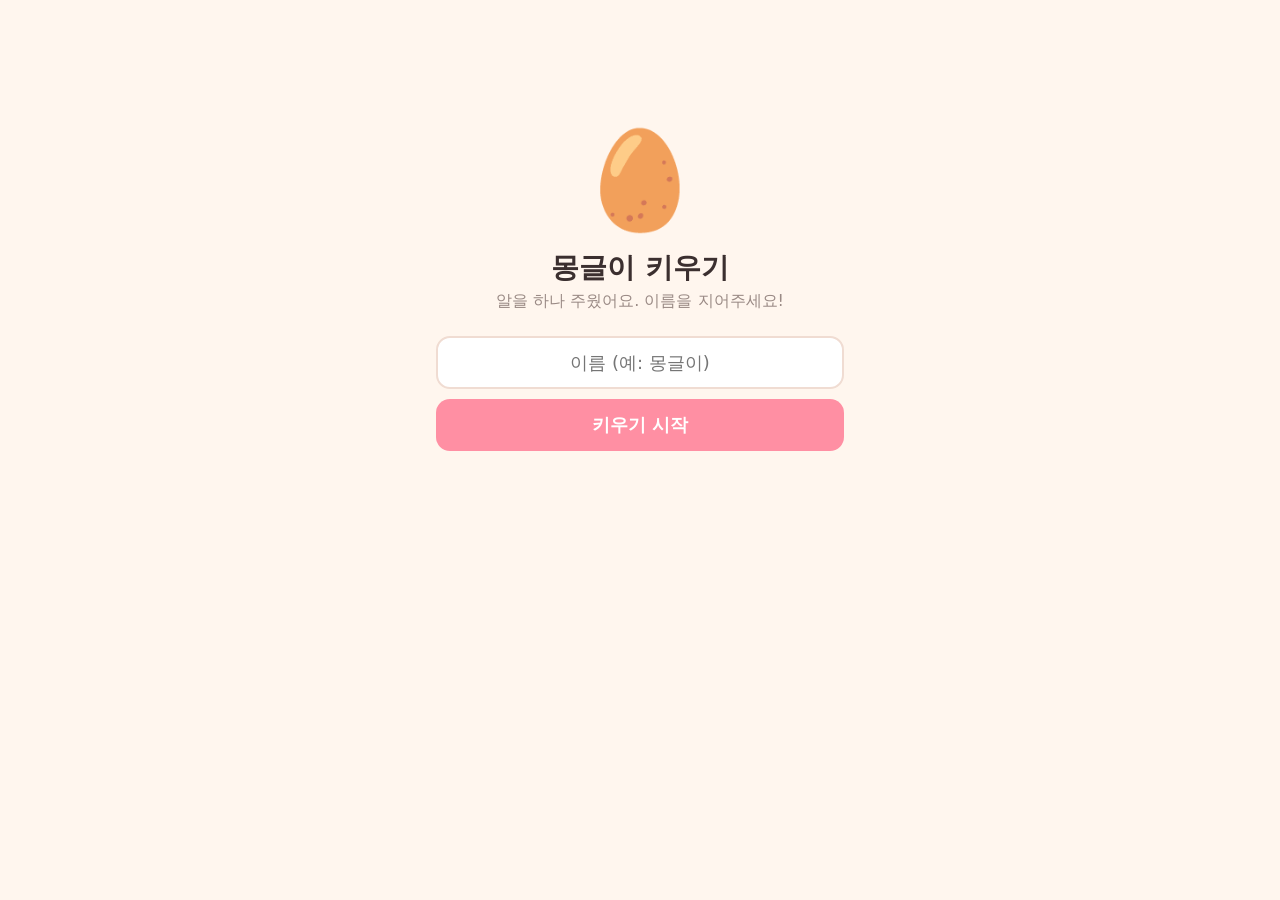
==== index.html @ adc334ce "다마고치 스타일 키우기 게임 시안 (기획 확정 전 임시본) Co-Authored-By: Claude Opus 5.5 <noreply@anthropic.com> Claude-Sess" ====
<!doctype html>
<html lang="ko">
<head>
  <meta charset="utf-8">
  <meta name="viewport" content="width=device-width, initial-scale=1, maximum-scale=1">
  <title>몽글이 키우기</title>
  <meta name="description" content="알에서 태어난 몽글이를 돌보고 키우는 작은 웹 게임">
  <link rel="icon" href="data:image/svg+xml,<svg xmlns='http://www.w3.org/2000/svg' viewBox='0 0 100 100'><text y='.9em' font-size='90'>🥚</text></svg>">
  <link rel="stylesheet" href="style.css">
</head>
<body>
  <main class="app">
    <!-- 시작 화면 -->
    <section id="start" class="screen">
      <div class="egg-big">🥚</div>
      <h1>몽글이 키우기</h1>
      <p class="sub">알을 하나 주웠어요. 이름을 지어주세요!</p>
      <form id="startForm">
        <input id="nameInput" maxlength="10" placeholder="이름 (예: 몽글이)" autocomplete="off">
        <button type="submit" class="primary">키우기 시작</button>
      </form>
    </section>

    <!-- 게임 화면 -->
    <section id="game" class="screen hidden">
      <header class="top">
        <div>
          <div id="petName" class="pet-name">몽글이</div>
          <div class="meta"><span id="stageLabel">알</span> · <span id="ageLabel">0일째</span></div>
        </div>
        <div class="coins">⭐ <span id="coins">0</span></div>
      </header>

      <div class="growth">
        <div class="growth-bar"><div id="growthFill"></div></div>
        <span id="growthText">성장 0%</span>
      </div>

      <div id="room" class="room">
        <div id="zzz" class="zzz hidden">Z z z</div>
        <div id="bubble" class="bubble hidden"></div>
        <div id="pet" class="pet"></div>
        <div id="poops" class="poops"></div>
        <div id="fx" class="fx"></div>
      </div>

      <div class="stats">
        <div class="stat"><span>🍙 배부름</span><div class="bar"><div id="bar-hunger"></div></div></div>
        <div class="stat"><span>💖 행복</span><div class="bar"><div id="bar-happy"></div></div></div>
        <div class="stat"><span>🫧 청결</span><div class="bar"><div id="bar-clean"></div></div></div>
        <div class="stat"><span>⚡ 기운</span><div class="bar"><div id="bar-energy"></div></div></div>
      </div>

      <nav class="actions">
        <button data-act="feed">🍙<small>밥주기</small></button>
        <button data-act="play">🎾<small>놀아주기</small></button>
        <button data-act="wash">🛁<small>씻기기</small></button>
        <button data-act="sleep" id="sleepBtn">🌙<small>재우기</small></button>
        <button data-act="snack">🍰<small>간식 (⭐5)</small></button>
        <button data-act="pet">✋<small>쓰다듬기</small></button>
      </nav>

      <p id="log" class="log"></p>
      <button id="resetBtn" class="link">처음부터 다시하기</button>
    </section>

    <!-- 미니게임: 별 잡기 -->
    <section id="mini" class="overlay hidden">
      <div class="mini-box">
        <div class="mini-head">
          <b>별 잡기!</b>
          <span>⏱ <span id="miniTime">10</span>초 · ⭐ <span id="miniScore">0</span></span>
        </div>
        <div id="miniField" class="mini-field"></div>
      </div>
    </section>
  </main>
  <script src="game.js"></script>
</body>
</html>
---- style.css ----
:root {
  --bg: #fff6ee;
  --card: #ffffff;
  --ink: #3b2f2f;
  --muted: #9a8a85;
  --accent: #ff8fa3;
  --accent-dark: #e8657d;
  --room-top: #ffe9d6;
  --room-bottom: #ffd8b8;
  --hunger: #ffb347;
  --happy: #ff8fa3;
  --clean: #6ec6ff;
  --energy: #9be36d;
}
* { box-sizing: border-box; -webkit-tap-highlight-color: transparent; }
html, body { margin: 0; }
body {
  background: var(--bg);
  color: var(--ink);
  font-family: "Pretendard", "Apple SD Gothic Neo", "Malgun Gothic", system-ui, sans-serif;
  min-height: 100vh;
  display: flex;
  justify-content: center;
}
.app { width: 100%; max-width: 440px; padding: 16px; }
.hidden { display: none !important; }

/* 시작 화면 */
#start { text-align: center; padding-top: 12vh; }
.egg-big { font-size: 96px; animation: wobble 1.6s ease-in-out infinite; display: inline-block; }
h1 { margin: 12px 0 4px; font-size: 28px; }
.sub { color: var(--muted); margin: 0 0 24px; }
#startForm { display: flex; flex-direction: column; gap: 10px; }
#nameInput {
  font: inherit; font-size: 18px; padding: 14px; border-radius: 14px;
  border: 2px solid #f0dcd2; text-align: center; background: #fff; color: var(--ink);
}
#nameInput:focus { outline: none; border-color: var(--accent); }
.primary {
  font: inherit; font-size: 18px; font-weight: 700; padding: 14px; border: 0; border-radius: 14px;
  background: var(--accent); color: #fff; cursor: pointer;
}
.primary:active { background: var(--accent-dark); }

/* 상단 */
.top { display: flex; justify-content: space-between; align-items: center; }
.pet-name { font-size: 22px; font-weight: 800; }
.meta { color: var(--muted); font-size: 14px; }
.coins { background: #fff; padding: 8px 14px; border-radius: 999px; font-weight: 700; box-shadow: 0 2px 0 #f0dcd2; }

.growth { display: flex; align-items: center; gap: 10px; margin: 12px 0; font-size: 13px; color: var(--muted); }
.growth-bar { flex: 1; height: 8px; background: #f3e4dc; border-radius: 99px; overflow: hidden; }
#growthFill { height: 100%; width: 0; background: linear-gradient(90deg, #ffd36e, #ff8fa3); transition: width .4s; }

/* 방 */
.room {
  position: relative; height: 300px; border-radius: 24px; overflow: hidden;
  background: linear-gradient(var(--room-top) 0 68%, var(--room-bottom) 68% 100%);
  box-shadow: inset 0 -4px 0 rgba(0,0,0,.05);
  transition: filter .6s;
}
.room.night { filter: brightness(.55) saturate(.7); }
.pet {
  position: absolute; left: 50%; bottom: 40px; width: 170px; height: 170px;
  transform: translateX(-50%); cursor: pointer; transition: left 1.2s ease-in-out;
}
.pet svg { width: 100%; height: 100%; overflow: visible; }
.pet.idle svg { animation: bob 2.4s ease-in-out infinite; }
.pet.jump svg { animation: jump .5s ease-out; }
.pet.shake svg { animation: wobble .5s ease-in-out 2; }
.pet.sleeping svg { animation: breathe 3s ease-in-out infinite; }

.bubble {
  position: absolute; top: 18px; left: 50%; transform: translateX(-50%);
  background: #fff; padding: 8px 14px; border-radius: 16px; font-size: 15px; white-space: nowrap;
  box-shadow: 0 2px 0 rgba(0,0,0,.06);
}
.zzz { position: absolute; top: 60px; right: 26%; font-weight: 800; color: #fff; animation: float 2s ease-in-out infinite; }
.poops { position: absolute; inset: auto 0 14px 0; height: 40px; }
.poop { position: absolute; bottom: 0; font-size: 28px; cursor: pointer; }
.fx { position: absolute; inset: 0; pointer-events: none; }
.particle { position: absolute; font-size: 26px; animation: rise 1s ease-out forwards; }

/* 스탯 */
.stats { display: grid; grid-template-columns: 1fr 1fr; gap: 10px 14px; margin: 16px 0; }
.stat span { font-size: 13px; color: var(--muted); }
.bar { height: 12px; background: #f3e4dc; border-radius: 99px; overflow: hidden; margin-top: 4px; }
.bar > div { height: 100%; width: 50%; border-radius: 99px; transition: width .4s, background .4s; }
#bar-hunger { background: var(--hunger); }
#bar-happy { background: var(--happy); }
#bar-clean { background: var(--clean); }
#bar-energy { background: var(--energy); }
.bar > div.low { background: #ff5d5d !important; }

/* 버튼 */
.actions { display: grid; grid-template-columns: repeat(3, 1fr); gap: 10px; }
.actions button {
  font: inherit; font-size: 26px; padding: 10px 4px; border: 0; border-radius: 16px; background: #fff;
  box-shadow: 0 3px 0 #f0dcd2; cursor: pointer; display: flex; flex-direction: column; align-items: center; gap: 2px;
  color: var(--ink);
}
.actions button small { font-size: 13px; }
.actions button:active { transform: translateY(2px); box-shadow: 0 1px 0 #f0dcd2; }
.actions button:disabled { opacity: .4; cursor: default; }

.log { min-height: 22px; text-align: center; color: var(--muted); font-size: 14px; margin: 14px 0 4px; }
.link { display: block; margin: 0 auto; background: none; border: 0; color: #c7b7b1; font: inherit; font-size: 12px; text-decoration: underline; cursor: pointer; }

/* 미니게임 */
.overlay { position: fixed; inset: 0; background: rgba(40,20,20,.45); display: flex; align-items: center; justify-content: center; padding: 16px; z-index: 10; }
.mini-box { background: #fff; border-radius: 20px; width: 100%; max-width: 400px; padding: 14px; }
.mini-head { display: flex; justify-content: space-between; margin-bottom: 10px; }
.mini-field { position: relative; height: 320px; background: #1f2a4a; border-radius: 14px; overflow: hidden; }
.star { position: absolute; font-size: 34px; cursor: pointer; user-select: none; animation: pop .25s ease-out; }

@keyframes bob { 0%,100% { transform: translateY(0); } 50% { transform: translateY(-8px); } }
@keyframes breathe { 0%,100% { transform: scale(1, 1); } 50% { transform: scale(1.03, .97); } }
@keyframes jump { 0% { transform: translateY(0); } 40% { transform: translateY(-40px); } 100% { transform: translateY(0); } }
@keyframes wobble { 0%,100% { transform: rotate(0); } 25% { transform: rotate(-8deg); } 75% { transform: rotate(8deg); } }
@keyframes float { 0%,100% { transform: translateY(0); opacity: .9; } 50% { transform: translateY(-10px); opacity: .5; } }
@keyframes rise { from { transform: translateY(0) scale(.6); opacity: 1; } to { transform: translateY(-80px) scale(1.2); opacity: 0; } }
@keyframes pop { from { transform: scale(0); } to { transform: scale(1); } }
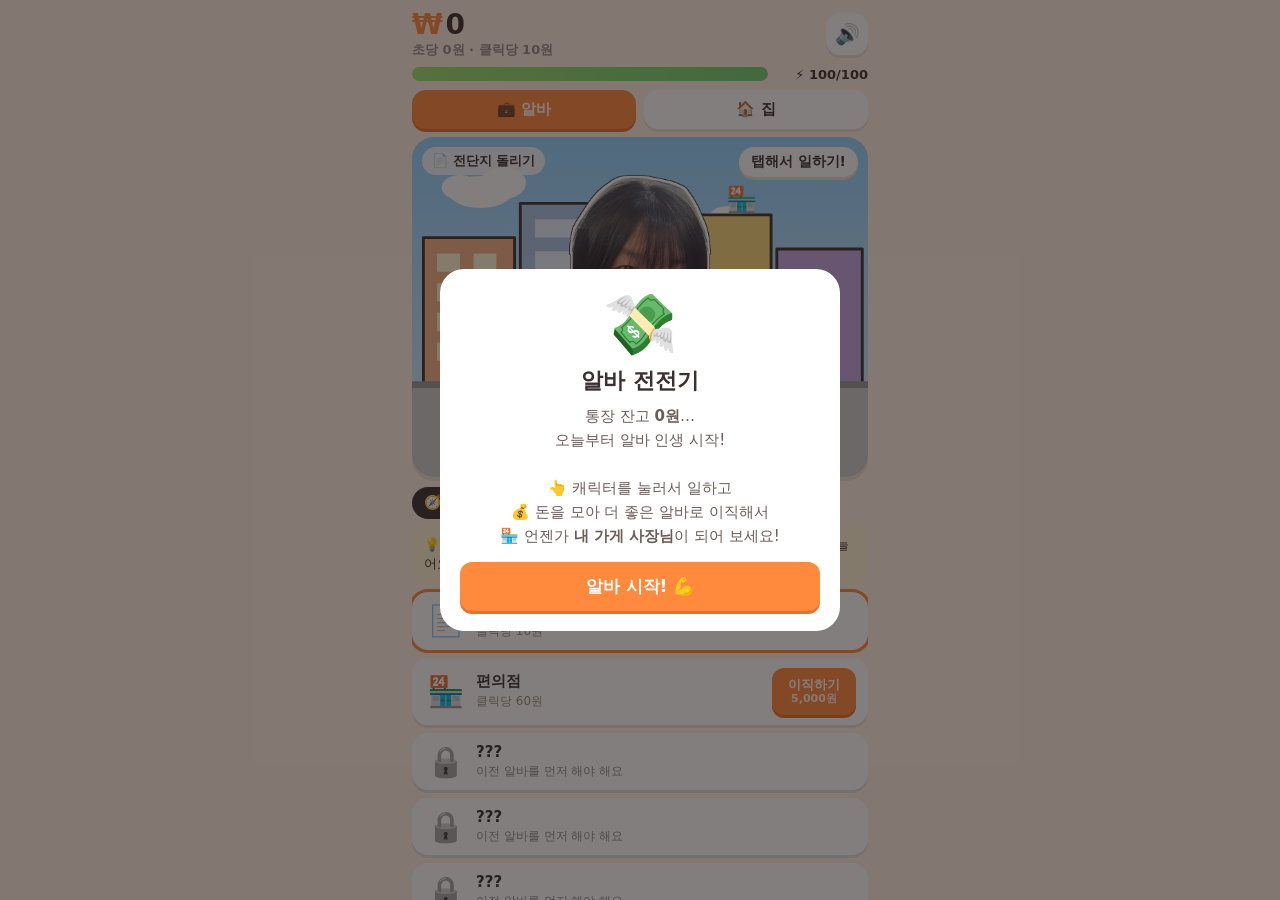
==== commit 06f31179: "알바 전전기 게임 완성: 클릭+방치, 이직, 동료, 강화, 퇴사, 랜덤 이벤트, 집/가구, 옷장, 엔딩, 효과음 Co-Authored-By: Claude Opus 5.5 <nore" ====
--- a/index.html
+++ b/index.html
@@ -2,79 +2,61 @@
 <html lang="ko">
 <head>
   <meta charset="utf-8">
-  <meta name="viewport" content="width=device-width, initial-scale=1, maximum-scale=1">
-  <title>몽글이 키우기</title>
-  <meta name="description" content="알에서 태어난 몽글이를 돌보고 키우는 작은 웹 게임">
-  <link rel="icon" href="data:image/svg+xml,<svg xmlns='http://www.w3.org/2000/svg' viewBox='0 0 100 100'><text y='.9em' font-size='90'>🥚</text></svg>">
+  <meta name="viewport" content="width=device-width, initial-scale=1, maximum-scale=1, user-scalable=no">
+  <meta name="theme-color" content="#ffb84d">
+  <title>알바 전전기</title>
+  <meta name="description" content="알바를 전전하며 돈을 모아 사장님이 되는 클릭 + 방치형 키우기 게임">
+  <link rel="icon" href="data:image/svg+xml,<svg xmlns='http://www.w3.org/2000/svg' viewBox='0 0 100 100'><text y='.9em' font-size='90'>💰</text></svg>">
   <link rel="stylesheet" href="style.css">
 </head>
 <body>
-  <main class="app">
-    <!-- 시작 화면 -->
-    <section id="start" class="screen">
-      <div class="egg-big">🥚</div>
-      <h1>몽글이 키우기</h1>
-      <p class="sub">알을 하나 주웠어요. 이름을 지어주세요!</p>
-      <form id="startForm">
-        <input id="nameInput" maxlength="10" placeholder="이름 (예: 몽글이)" autocomplete="off">
-        <button type="submit" class="primary">키우기 시작</button>
-      </form>
+  <div id="app">
+    <!-- 상단 -->
+    <header class="top">
+      <div class="wallet">
+        <div class="money"><span class="won">₩</span><span id="money">0</span></div>
+        <div class="ps" id="ps">초당 0원</div>
+      </div>
+      <div class="top-btns">
+        <span class="career-chip hidden" id="careerChip"></span>
+        <button id="sndBtn" class="icon-btn" aria-label="소리 켜기/끄기">🔊</button>
+      </div>
+    </header>
+
+    <div class="stam">
+      <div class="stam-bar"><div id="stamFill"></div></div>
+      <span id="stamText">⚡ 100/100</span>
+    </div>
+
+    <nav class="maintabs">
+      <button data-tab="work" class="on">💼 알바</button>
+      <button data-tab="home">🏠 집</button>
+    </nav>
+
+    <!-- 장면 -->
+    <section id="scene" class="scene">
+      <div id="bg" class="bg"></div>
+      <div id="crowd" class="crowd"></div>
+      <div id="place" class="place-chip"></div>
+      <div id="golden" class="golden-chip hidden"></div>
+      <button id="char" class="char" aria-label="캐릭터"></button>
+      <div id="hint" class="tap-hint">탭해서 일하기!</div>
+      <div id="ev" class="ev-layer"></div>
+      <div id="fx" class="fx-layer"></div>
     </section>
 
-    <!-- 게임 화면 -->
-    <section id="game" class="screen hidden">
-      <header class="top">
-        <div>
-          <div id="petName" class="pet-name">몽글이</div>
-          <div class="meta"><span id="stageLabel">알</span> · <span id="ageLabel">0일째</span></div>
-        </div>
-        <div class="coins">⭐ <span id="coins">0</span></div>
-      </header>
+    <!-- 하단 패널 -->
+    <nav id="subtabs" class="subtabs"></nav>
+    <section id="panel" class="panel"></section>
+  </div>
 
-      <div class="growth">
-        <div class="growth-bar"><div id="growthFill"></div></div>
-        <span id="growthText">성장 0%</span>
-      </div>
+  <div id="toasts" class="toasts"></div>
+  <div id="modal" class="modal hidden"><div class="modal-box" id="modalBox"></div></div>
+  <div id="confetti" class="confetti"></div>
 
-      <div id="room" class="room">
-        <div id="zzz" class="zzz hidden">Z z z</div>
-        <div id="bubble" class="bubble hidden"></div>
-        <div id="pet" class="pet"></div>
-        <div id="poops" class="poops"></div>
-        <div id="fx" class="fx"></div>
-      </div>
-
-      <div class="stats">
-        <div class="stat"><span>🍙 배부름</span><div class="bar"><div id="bar-hunger"></div></div></div>
-        <div class="stat"><span>💖 행복</span><div class="bar"><div id="bar-happy"></div></div></div>
-        <div class="stat"><span>🫧 청결</span><div class="bar"><div id="bar-clean"></div></div></div>
-        <div class="stat"><span>⚡ 기운</span><div class="bar"><div id="bar-energy"></div></div></div>
-      </div>
-
-      <nav class="actions">
-        <button data-act="feed">🍙<small>밥주기</small></button>
-        <button data-act="play">🎾<small>놀아주기</small></button>
-        <button data-act="wash">🛁<small>씻기기</small></button>
-        <button data-act="sleep" id="sleepBtn">🌙<small>재우기</small></button>
-        <button data-act="snack">🍰<small>간식 (⭐5)</small></button>
-        <button data-act="pet">✋<small>쓰다듬기</small></button>
-      </nav>
-
-      <p id="log" class="log"></p>
-      <button id="resetBtn" class="link">처음부터 다시하기</button>
-    </section>
-
-    <!-- 미니게임: 별 잡기 -->
-    <section id="mini" class="overlay hidden">
-      <div class="mini-box">
-        <div class="mini-head">
-          <b>별 잡기!</b>
-          <span>⏱ <span id="miniTime">10</span>초 · ⭐ <span id="miniScore">0</span></span>
-        </div>
-        <div id="miniField" class="mini-field"></div>
-      </div>
-    </section>
-  </main>
+  <script src="sound.js"></script>
+  <script src="char.js"></script>
+  <script src="scenes.js"></script>
   <script src="game.js"></script>
 </body>
 </html>
--- a/style.css
+++ b/style.css
@@ -1,122 +1,258 @@
 :root {
-  --bg: #fff6ee;
+  --bg: #fff3e4;
   --card: #ffffff;
   --ink: #3b2f2f;
   --muted: #9a8a85;
-  --accent: #ff8fa3;
-  --accent-dark: #e8657d;
-  --room-top: #ffe9d6;
-  --room-bottom: #ffd8b8;
-  --hunger: #ffb347;
-  --happy: #ff8fa3;
-  --clean: #6ec6ff;
-  --energy: #9be36d;
+  --line: #f0dcd2;
+  --accent: #ff8a3d;
+  --accent-d: #e8702a;
+  --good: #2fb36b;
+  --gold: #ffcc2e;
+  --stam: #6fd36b;
+  --stam-low: #ff5d5d;
 }
 * { box-sizing: border-box; -webkit-tap-highlight-color: transparent; }
-html, body { margin: 0; }
+html, body { margin: 0; height: 100%; }
 body {
   background: var(--bg);
   color: var(--ink);
   font-family: "Pretendard", "Apple SD Gothic Neo", "Malgun Gothic", system-ui, sans-serif;
-  min-height: 100vh;
-  display: flex;
-  justify-content: center;
-}
-.app { width: 100%; max-width: 440px; padding: 16px; }
+  overscroll-behavior: none;
+  -webkit-user-select: none; user-select: none;
+}
+button { font: inherit; color: inherit; cursor: pointer; touch-action: manipulation; }
 .hidden { display: none !important; }
 
-/* 시작 화면 */
-#start { text-align: center; padding-top: 12vh; }
-.egg-big { font-size: 96px; animation: wobble 1.6s ease-in-out infinite; display: inline-block; }
-h1 { margin: 12px 0 4px; font-size: 28px; }
-.sub { color: var(--muted); margin: 0 0 24px; }
-#startForm { display: flex; flex-direction: column; gap: 10px; }
-#nameInput {
-  font: inherit; font-size: 18px; padding: 14px; border-radius: 14px;
-  border: 2px solid #f0dcd2; text-align: center; background: #fff; color: var(--ink);
-}
-#nameInput:focus { outline: none; border-color: var(--accent); }
-.primary {
-  font: inherit; font-size: 18px; font-weight: 700; padding: 14px; border: 0; border-radius: 14px;
-  background: var(--accent); color: #fff; cursor: pointer;
-}
-.primary:active { background: var(--accent-dark); }
-
-/* 상단 */
+#app {
+  max-width: 480px; margin: 0 auto; height: 100%; height: 100dvh;
+  display: flex; flex-direction: column; padding: 10px 12px 0;
+}
+#app.shake { animation: shake .45s; }
+
+/* ---------- 상단 ---------- */
 .top { display: flex; justify-content: space-between; align-items: center; }
-.pet-name { font-size: 22px; font-weight: 800; }
-.meta { color: var(--muted); font-size: 14px; }
-.coins { background: #fff; padding: 8px 14px; border-radius: 999px; font-weight: 700; box-shadow: 0 2px 0 #f0dcd2; }
-
-.growth { display: flex; align-items: center; gap: 10px; margin: 12px 0; font-size: 13px; color: var(--muted); }
-.growth-bar { flex: 1; height: 8px; background: #f3e4dc; border-radius: 99px; overflow: hidden; }
-#growthFill { height: 100%; width: 0; background: linear-gradient(90deg, #ffd36e, #ff8fa3); transition: width .4s; }
-
-/* 방 */
-.room {
-  position: relative; height: 300px; border-radius: 24px; overflow: hidden;
-  background: linear-gradient(var(--room-top) 0 68%, var(--room-bottom) 68% 100%);
-  box-shadow: inset 0 -4px 0 rgba(0,0,0,.05);
-  transition: filter .6s;
-}
-.room.night { filter: brightness(.55) saturate(.7); }
-.pet {
-  position: absolute; left: 50%; bottom: 40px; width: 170px; height: 170px;
-  transform: translateX(-50%); cursor: pointer; transition: left 1.2s ease-in-out;
-}
-.pet svg { width: 100%; height: 100%; overflow: visible; }
-.pet.idle svg { animation: bob 2.4s ease-in-out infinite; }
-.pet.jump svg { animation: jump .5s ease-out; }
-.pet.shake svg { animation: wobble .5s ease-in-out 2; }
-.pet.sleeping svg { animation: breathe 3s ease-in-out infinite; }
-
-.bubble {
-  position: absolute; top: 18px; left: 50%; transform: translateX(-50%);
-  background: #fff; padding: 8px 14px; border-radius: 16px; font-size: 15px; white-space: nowrap;
-  box-shadow: 0 2px 0 rgba(0,0,0,.06);
-}
-.zzz { position: absolute; top: 60px; right: 26%; font-weight: 800; color: #fff; animation: float 2s ease-in-out infinite; }
-.poops { position: absolute; inset: auto 0 14px 0; height: 40px; }
-.poop { position: absolute; bottom: 0; font-size: 28px; cursor: pointer; }
-.fx { position: absolute; inset: 0; pointer-events: none; }
-.particle { position: absolute; font-size: 26px; animation: rise 1s ease-out forwards; }
-
-/* 스탯 */
-.stats { display: grid; grid-template-columns: 1fr 1fr; gap: 10px 14px; margin: 16px 0; }
-.stat span { font-size: 13px; color: var(--muted); }
-.bar { height: 12px; background: #f3e4dc; border-radius: 99px; overflow: hidden; margin-top: 4px; }
-.bar > div { height: 100%; width: 50%; border-radius: 99px; transition: width .4s, background .4s; }
-#bar-hunger { background: var(--hunger); }
-#bar-happy { background: var(--happy); }
-#bar-clean { background: var(--clean); }
-#bar-energy { background: var(--energy); }
-.bar > div.low { background: #ff5d5d !important; }
-
-/* 버튼 */
-.actions { display: grid; grid-template-columns: repeat(3, 1fr); gap: 10px; }
-.actions button {
-  font: inherit; font-size: 26px; padding: 10px 4px; border: 0; border-radius: 16px; background: #fff;
-  box-shadow: 0 3px 0 #f0dcd2; cursor: pointer; display: flex; flex-direction: column; align-items: center; gap: 2px;
-  color: var(--ink);
-}
-.actions button small { font-size: 13px; }
-.actions button:active { transform: translateY(2px); box-shadow: 0 1px 0 #f0dcd2; }
-.actions button:disabled { opacity: .4; cursor: default; }
-
-.log { min-height: 22px; text-align: center; color: var(--muted); font-size: 14px; margin: 14px 0 4px; }
-.link { display: block; margin: 0 auto; background: none; border: 0; color: #c7b7b1; font: inherit; font-size: 12px; text-decoration: underline; cursor: pointer; }
-
-/* 미니게임 */
-.overlay { position: fixed; inset: 0; background: rgba(40,20,20,.45); display: flex; align-items: center; justify-content: center; padding: 16px; z-index: 10; }
-.mini-box { background: #fff; border-radius: 20px; width: 100%; max-width: 400px; padding: 14px; }
-.mini-head { display: flex; justify-content: space-between; margin-bottom: 10px; }
-.mini-field { position: relative; height: 320px; background: #1f2a4a; border-radius: 14px; overflow: hidden; }
-.star { position: absolute; font-size: 34px; cursor: pointer; user-select: none; animation: pop .25s ease-out; }
-
-@keyframes bob { 0%,100% { transform: translateY(0); } 50% { transform: translateY(-8px); } }
-@keyframes breathe { 0%,100% { transform: scale(1, 1); } 50% { transform: scale(1.03, .97); } }
-@keyframes jump { 0% { transform: translateY(0); } 40% { transform: translateY(-40px); } 100% { transform: translateY(0); } }
-@keyframes wobble { 0%,100% { transform: rotate(0); } 25% { transform: rotate(-8deg); } 75% { transform: rotate(8deg); } }
-@keyframes float { 0%,100% { transform: translateY(0); opacity: .9; } 50% { transform: translateY(-10px); opacity: .5; } }
-@keyframes rise { from { transform: translateY(0) scale(.6); opacity: 1; } to { transform: translateY(-80px) scale(1.2); opacity: 0; } }
-@keyframes pop { from { transform: scale(0); } to { transform: scale(1); } }
+.money { font-size: 28px; font-weight: 900; letter-spacing: -0.5px; line-height: 1.1; }
+.money .won { color: var(--accent); margin-right: 3px; }
+.money.bump { animation: bump .25s; }
+.ps { font-size: 13px; color: var(--muted); font-weight: 700; }
+.top-btns { display: flex; align-items: center; gap: 6px; }
+.icon-btn { border: 0; background: #fff; width: 42px; height: 42px; border-radius: 14px; font-size: 20px; box-shadow: 0 3px 0 var(--line); }
+.icon-btn:active { transform: translateY(2px); box-shadow: 0 1px 0 var(--line); }
+.career-chip { background: #2c3550; color: #fff; font-size: 12px; font-weight: 800; padding: 6px 10px; border-radius: 999px; }
+
+.stam { display: flex; align-items: center; gap: 8px; margin: 8px 0; }
+.stam-bar { flex: 1; height: 14px; background: #f3e1d4; border-radius: 99px; overflow: hidden; box-shadow: inset 0 2px 0 rgba(0,0,0,.05); }
+#stamFill { height: 100%; width: 100%; background: linear-gradient(90deg, #9be36d, var(--stam)); border-radius: 99px; transition: width .2s; }
+#stamFill.low { background: var(--stam-low); animation: blink 0.8s infinite; }
+#stamText { font-size: 13px; font-weight: 800; min-width: 92px; text-align: right; }
+
+.maintabs { display: grid; grid-template-columns: 1fr 1fr; gap: 8px; margin-bottom: 8px; }
+.maintabs button { border: 0; padding: 10px; border-radius: 14px; background: #fff; font-weight: 800; font-size: 15px; box-shadow: 0 3px 0 var(--line); transition: background .2s; }
+.maintabs button.on { background: var(--accent); color: #fff; box-shadow: 0 3px 0 var(--accent-d); }
+
+/* ---------- 장면 ---------- */
+.scene {
+  position: relative; height: 40vh; min-height: 240px; max-height: 340px;
+  border-radius: 22px; overflow: hidden; flex-shrink: 0;
+  box-shadow: 0 4px 0 rgba(0,0,0,.08); background: #ddd;
+}
+.bg { position: absolute; inset: 0; }
+.bg svg { width: 100%; height: 100%; display: block; }
+.bg.swap { animation: swapIn .6s ease-out; }
+.scene.golden::after {
+  content: ""; position: absolute; inset: 0; pointer-events: none;
+  background: radial-gradient(circle, rgba(255,215,0,0) 40%, rgba(255,200,0,.45));
+  animation: blink 1s infinite;
+}
+.place-chip { position: absolute; left: 10px; top: 10px; background: rgba(255,255,255,.88); padding: 5px 10px; border-radius: 999px; font-size: 13px; font-weight: 800; z-index: 3; }
+.golden-chip { position: absolute; right: 10px; top: 10px; background: var(--gold); padding: 5px 10px; border-radius: 999px; font-size: 13px; font-weight: 900; z-index: 3; animation: bump .6s infinite; }
+
+.char {
+  position: absolute; left: 50%; bottom: 4px; transform: translateX(-50%);
+  height: 94%; width: auto; aspect-ratio: 260 / 320; border: 0; background: none; padding: 0; z-index: 2;
+}
+.char svg { width: 100%; height: 100%; overflow: visible; }
+.char .body-g { transform-origin: 130px 305px; animation: breathe 2.6s ease-in-out infinite; }
+.char.squish .body-g { animation: squish .22s ease-out; }
+.char.swing .arm-r { animation: swing .22s ease-out; }
+.char .arm-r { transform-origin: 184px 214px; }
+.char.hop .body-g { animation: hop .6s ease-out; }
+.char.sleepy .body-g { animation: sleepBreathe 3.2s ease-in-out infinite; }
+.char.poof { animation: poof .5s ease-out; }
+.tap-hint { position: absolute; right: 10px; top: 10px; background: #fff; padding: 6px 12px; border-radius: 999px; font-weight: 800; font-size: 14px; z-index: 4; pointer-events: none; animation: hintBob 1s ease-in-out infinite; box-shadow: 0 3px 0 var(--line); }
+
+/* 동료들 */
+.crowd { position: absolute; inset: 0; pointer-events: none; z-index: 1; }
+.walker { position: absolute; bottom: 8%; font-size: 28px; animation: walk linear infinite alternate; }
+.walker span { display: inline-block; animation: wobble .5s ease-in-out infinite; }
+.walker .pop { position: absolute; left: 50%; top: -14px; font-size: 12px; font-weight: 900; color: #fff; text-shadow: 0 1px 2px #000; animation: rise 1s ease-out forwards; }
+
+/* 이펙트 */
+.fx-layer, .ev-layer { position: absolute; inset: 0; pointer-events: none; z-index: 5; }
+.ev-layer { z-index: 6; }
+.ev-layer > * { pointer-events: auto; }
+.float { position: absolute; font-weight: 900; font-size: 20px; color: #fff; -webkit-text-stroke: 1px rgba(0,0,0,.4);
+  text-shadow: 0 2px 0 rgba(0,0,0,.35); white-space: nowrap; transform: translate(-50%, -50%); animation: floatUp .9s ease-out forwards; }
+.float.big { font-size: 28px; color: #ffe066; }
+.float.bad { color: #ff7070; }
+.coin { position: absolute; font-size: 20px; animation: coinArc .8s ease-out forwards; }
+.spark { position: absolute; font-size: 26px; animation: sparkOut .8s ease-out forwards; }
+.smoke { position: absolute; font-size: 34px; animation: smoke 1s ease-out forwards; }
+.hammer { position: absolute; left: 62%; top: 30%; font-size: 54px; transform-origin: 80% 80%; animation: hammer .25s ease-in-out 3; z-index: 7; }
+
+/* 이벤트 */
+.ev-boss { position: absolute; top: 18%; left: -30%; font-size: 44px; border: 0; background: none; animation: bossRun 8s linear forwards; }
+.ev-boss b, .ev-karen b { display: block; font-size: 11px; background: #fff; border-radius: 99px; padding: 2px 8px; white-space: nowrap; box-shadow: 0 2px 0 rgba(0,0,0,.15); }
+.ev-boss span { display: inline-block; animation: wobble .4s infinite; }
+.ev-karen { position: absolute; right: 6%; top: 22%; font-size: 56px; border: 0; background: none; animation: karenIn .4s ease-out; text-align: center; }
+.ev-karen.hit span { animation: hitShake .15s; }
+.ev-karen span { display: inline-block; }
+.ev-karen .bar { height: 6px; width: 70px; background: #eee; border-radius: 9px; overflow: hidden; margin: 2px auto 0; }
+.ev-karen .bar i { display: block; height: 100%; background: #ff5d5d; width: 100%; transition: width .1s linear; }
+
+/* ---------- 하단 패널 ---------- */
+.subtabs { display: flex; gap: 6px; margin: 10px 0 6px; overflow-x: auto; scrollbar-width: none; flex-shrink: 0; }
+.subtabs::-webkit-scrollbar { display: none; }
+.subtabs button { border: 0; background: transparent; padding: 7px 12px; border-radius: 999px; font-weight: 800; font-size: 14px; white-space: nowrap; color: var(--muted); }
+.subtabs button.on { background: var(--ink); color: #fff; }
+.subtabs button .dot { display: inline-block; width: 7px; height: 7px; background: #ff4d4d; border-radius: 9px; margin-left: 4px; vertical-align: middle; }
+.panel { flex: 1; overflow-y: auto; padding-bottom: 24px; -webkit-overflow-scrolling: touch; }
+
+.info { background: #fff7d6; border-radius: 14px; padding: 10px 12px; font-size: 13px; margin-bottom: 8px; line-height: 1.5; }
+.row {
+  display: flex; align-items: center; gap: 10px; background: var(--card); border-radius: 16px; padding: 10px 12px;
+  margin-bottom: 8px; box-shadow: 0 3px 0 var(--line); animation: rowIn .25s ease-out both;
+}
+.row .ic { font-size: 30px; width: 42px; text-align: center; flex-shrink: 0; }
+.row .tx { flex: 1; min-width: 0; }
+.row .tt { font-weight: 800; font-size: 15px; }
+.row .ds { font-size: 12px; color: var(--muted); margin-top: 2px; }
+.row.done { opacity: .6; }
+.row.locked { filter: grayscale(1); opacity: .5; }
+.row.cur { outline: 3px solid var(--accent); }
+.badge { display: inline-block; font-size: 11px; font-weight: 800; background: #f3e1d4; padding: 2px 7px; border-radius: 99px; margin-left: 4px; vertical-align: middle; }
+
+.buy {
+  border: 0; background: var(--good); color: #fff; font-weight: 900; font-size: 13px; padding: 9px 10px; border-radius: 12px;
+  min-width: 84px; box-shadow: 0 3px 0 #23905a; white-space: nowrap; line-height: 1.2;
+}
+.buy small { display: block; font-size: 11px; font-weight: 700; opacity: .9; }
+.buy:active { transform: translateY(2px); box-shadow: 0 1px 0 #23905a; }
+.buy.cant { background: #cfc6c2; box-shadow: 0 3px 0 #b5aca8; }
+.buy.max { background: #c9a227; box-shadow: 0 3px 0 #a5841c; }
+.buy.orange { background: var(--accent); box-shadow: 0 3px 0 var(--accent-d); }
+.buy.dark { background: #2c3550; box-shadow: 0 3px 0 #1a2033; }
+.buy.big { width: 100%; padding: 14px; font-size: 17px; }
+
+.enh { background: #fff; border-radius: 18px; padding: 16px; text-align: center; box-shadow: 0 3px 0 var(--line); }
+.enh .lv { font-size: 40px; font-weight: 900; }
+.enh .tool-ic { font-size: 56px; display: inline-block; }
+.enh .tool-ic.glow { animation: glow 1.4s ease-in-out infinite; }
+.enh .stats { display: grid; grid-template-columns: 1fr 1fr; gap: 8px; margin: 12px 0; }
+.enh .stats div { background: #fff7ee; border-radius: 12px; padding: 8px; font-size: 12px; color: var(--muted); }
+.enh .stats b { display: block; font-size: 16px; color: var(--ink); }
+
+.rest-box { background: linear-gradient(135deg, #e8eeff, #fdf0ff); border-radius: 16px; padding: 12px; text-align: center; margin-bottom: 8px; font-weight: 800; }
+.rest-box small { display: block; font-weight: 600; color: var(--muted); margin-top: 2px; }
+
+/* 옷장 */
+.toggle { display: flex; align-items: center; justify-content: space-between; background: #fff; border-radius: 14px; padding: 10px 12px; margin-bottom: 8px; box-shadow: 0 3px 0 var(--line); font-weight: 800; font-size: 14px; }
+.switch { width: 50px; height: 28px; border-radius: 99px; background: #ddd; border: 0; position: relative; transition: background .2s; flex-shrink: 0; }
+.switch::after { content: ""; position: absolute; top: 3px; left: 3px; width: 22px; height: 22px; border-radius: 50%; background: #fff; transition: left .2s; box-shadow: 0 1px 3px rgba(0,0,0,.3); }
+.switch.on { background: var(--good); }
+.switch.on::after { left: 25px; }
+.slots { display: flex; gap: 6px; margin-bottom: 8px; overflow-x: auto; scrollbar-width: none; }
+.slots button { border: 2px solid var(--line); background: #fff; border-radius: 12px; padding: 6px 10px; font-weight: 800; font-size: 13px; white-space: nowrap; }
+.slots button.on { border-color: var(--accent); background: #fff1e6; }
+.grid { display: grid; grid-template-columns: repeat(3, 1fr); gap: 8px; }
+.item { background: #fff; border: 3px solid transparent; border-radius: 16px; padding: 6px 4px 8px; text-align: center; box-shadow: 0 3px 0 var(--line); position: relative; animation: rowIn .25s ease-out both; }
+.item.on { border-color: var(--accent); }
+.item .pv { width: 100%; aspect-ratio: 260 / 320; }
+.item .pv svg { width: 100%; height: 100%; display: block; }
+.item .nm { font-size: 12px; font-weight: 800; margin: 2px 0 4px; }
+.item .buy { min-width: 0; width: 100%; padding: 6px 4px; font-size: 12px; }
+.item .lock { font-size: 11px; color: var(--muted); padding: 4px 2px; line-height: 1.3; }
+.item .eq { position: absolute; top: 6px; right: 6px; background: var(--accent); color: #fff; font-size: 10px; font-weight: 900; padding: 2px 6px; border-radius: 99px; }
+
+.reset { display: block; margin: 18px auto 0; background: none; border: 0; color: #c7b7b1; font-size: 12px; text-decoration: underline; }
+
+/* ---------- 토스트 / 모달 ---------- */
+.toasts { position: fixed; left: 50%; top: 12px; transform: translateX(-50%); z-index: 50; display: flex; flex-direction: column; gap: 6px; width: min(92vw, 420px); pointer-events: none; }
+.toast { background: rgba(40,30,30,.92); color: #fff; padding: 10px 14px; border-radius: 14px; font-weight: 700; font-size: 14px; text-align: center; animation: toastIn .3s ease-out, toastOut .4s ease-in 2.6s forwards; }
+.toast.gold { background: linear-gradient(90deg, #ffb703, #ff8a3d); }
+
+.modal { position: fixed; inset: 0; background: rgba(30,20,20,.55); z-index: 40; display: flex; align-items: center; justify-content: center; padding: 16px; animation: fadeIn .2s; }
+.modal-box { background: #fff; border-radius: 24px; padding: 20px; width: 100%; max-width: 400px; text-align: center; animation: popIn .35s cubic-bezier(.2,1.6,.4,1); max-height: 92vh; overflow-y: auto; }
+.modal-box h2 { margin: 6px 0; font-size: 22px; }
+.modal-box p { color: #6b5d58; line-height: 1.6; margin: 8px 0 14px; font-size: 15px; }
+.modal-box .btns { display: flex; gap: 8px; }
+.modal-box .btns button { flex: 1; }
+.modal-box .big-emoji { font-size: 60px; animation: hop 1s ease-in-out infinite; display: inline-block; }
+.ending-scene { position: relative; height: 230px; border-radius: 18px; overflow: hidden; margin: 0 -4px 10px; }
+.ending-scene .bgE { position: absolute; inset: 0; }
+.ending-scene .bgE svg { width: 100%; height: 100%; }
+.ending-scene .chE { position: absolute; left: 50%; bottom: 0; width: 46%; transform: translateX(-50%); animation: hop 1.2s ease-in-out infinite; }
+
+.confetti { position: fixed; inset: 0; pointer-events: none; z-index: 60; overflow: hidden; }
+.confetti i { position: absolute; top: -20px; width: 9px; height: 14px; border-radius: 2px; animation: fall linear forwards; }
+
+/* ---------- 장면 속 SVG 애니메이션 ---------- */
+.anim-cloud { animation: cloud 40s linear infinite; }
+.anim-blink { animation: blink 2.4s ease-in-out infinite; }
+.anim-flicker { animation: flicker 3s infinite; }
+.anim-steam { animation: steam 2s ease-in-out infinite; }
+.anim-belt { animation: belt 3s linear infinite; }
+.anim-road { animation: road .8s linear infinite; }
+.anim-crane { animation: crane 6s ease-in-out infinite; }
+.anim-drip { animation: drip .6s linear infinite; }
+.anim-bob { transform-box: fill-box; transform-origin: center; animation: bob 1.6s ease-in-out infinite; }
+.fx-aura { transform-box: fill-box; transform-origin: center; animation: aura 2s ease-in-out infinite; }
+.fx-tw { transform-box: fill-box; transform-origin: center; animation: twinkle 1.6s ease-in-out infinite; }
+.fx-up { animation: fxUp 2.4s ease-out infinite; }
+.fx-down { animation: fxDown 2.5s linear infinite; }
+.zzz { animation: zzz 2s ease-in-out infinite; }
+.wardrobe:hover rect:first-child { filter: brightness(1.1); }
+
+/* ---------- 키프레임 ---------- */
+@keyframes breathe { 0%,100% { transform: scale(1,1); } 50% { transform: scale(1.015,.985); } }
+@keyframes sleepBreathe { 0%,100% { transform: scale(1,1) rotate(0); } 50% { transform: scale(1.03,.97) rotate(-2deg); } }
+@keyframes squish { 0% { transform: scale(1,1); } 35% { transform: scale(1.12,.86); } 70% { transform: scale(.95,1.06); } 100% { transform: scale(1,1); } }
+@keyframes swing { 0% { transform: rotate(0); } 40% { transform: rotate(-28deg); } 100% { transform: rotate(0); } }
+@keyframes hop { 0%,100% { transform: translateY(0); } 30% { transform: translateY(-28px); } 60% { transform: translateY(0); } 75% { transform: translateY(-8px); } }
+@keyframes poof { 0% { transform: translateX(-50%) scale(1); filter: brightness(1); } 40% { transform: translateX(-50%) scale(.8); filter: brightness(2.5); } 100% { transform: translateX(-50%) scale(1); filter: brightness(1); } }
+@keyframes hintBob { 0%,100% { transform: translateY(0); } 50% { transform: translateY(4px); } }
+@keyframes floatUp { 0% { opacity: 0; transform: translate(-50%, -30%) scale(.6); } 20% { opacity: 1; transform: translate(-50%, -80%) scale(1.15); } 100% { opacity: 0; transform: translate(-50%, -260%) scale(1); } }
+@keyframes coinArc { 0% { transform: translate(0,0) rotate(0); opacity: 1; } 50% { transform: translate(calc(var(--dx) * .6), var(--dy)) rotate(180deg); } 100% { transform: translate(var(--dx), 60px) rotate(360deg); opacity: 0; } }
+@keyframes sparkOut { 0% { transform: translate(0,0) scale(.3); opacity: 1; } 100% { transform: translate(var(--dx), var(--dy)) scale(1.3); opacity: 0; } }
+@keyframes smoke { 0% { transform: scale(.4); opacity: .9; } 100% { transform: translate(var(--dx), -60px) scale(1.8); opacity: 0; } }
+@keyframes hammer { 0%,100% { transform: rotate(0); } 50% { transform: rotate(-50deg); } }
+@keyframes bossRun { 0% { left: -30%; } 100% { left: 110%; } }
+@keyframes karenIn { 0% { transform: translateX(120%); } 100% { transform: translateX(0); } }
+@keyframes hitShake { 0% { transform: translateX(0) scale(1); } 50% { transform: translateX(-6px) scale(.9); } 100% { transform: translateX(0) scale(1); } }
+@keyframes wobble { 0%,100% { transform: rotate(-6deg); } 50% { transform: rotate(6deg); } }
+@keyframes walk { from { transform: translateX(0) scaleX(1); } to { transform: translateX(var(--dist)) scaleX(1); } }
+@keyframes rise { from { opacity: 1; transform: translate(-50%, 0); } to { opacity: 0; transform: translate(-50%, -26px); } }
+@keyframes bump { 0%,100% { transform: scale(1); } 50% { transform: scale(1.08); } }
+@keyframes blink { 0%,100% { opacity: 1; } 50% { opacity: .45; } }
+@keyframes flicker { 0%,100%,22%,26%,60% { opacity: 1; } 24%,62% { opacity: .2; } }
+@keyframes swapIn { from { opacity: 0; transform: scale(1.08); } to { opacity: 1; transform: scale(1); } }
+@keyframes shake { 0%,100% { transform: translateX(0); } 20% { transform: translateX(-10px); } 40% { transform: translateX(9px); } 60% { transform: translateX(-6px); } 80% { transform: translateX(4px); } }
+@keyframes rowIn { from { opacity: 0; transform: translateY(8px); } to { opacity: 1; transform: translateY(0); } }
+@keyframes glow { 0%,100% { filter: drop-shadow(0 0 0 #ffd23f); transform: scale(1); } 50% { filter: drop-shadow(0 0 12px #ffd23f); transform: scale(1.08); } }
+@keyframes toastIn { from { opacity: 0; transform: translateY(-14px); } to { opacity: 1; transform: translateY(0); } }
+@keyframes toastOut { to { opacity: 0; transform: translateY(-10px); } }
+@keyframes fadeIn { from { opacity: 0; } to { opacity: 1; } }
+@keyframes popIn { from { transform: scale(.6); opacity: 0; } to { transform: scale(1); opacity: 1; } }
+@keyframes fall { to { transform: translateY(110vh) rotate(720deg); } }
+@keyframes cloud { from { transform: translateX(-160px); } to { transform: translateX(420px); } }
+@keyframes steam { 0% { opacity: 0; transform: translateY(6px); } 50% { opacity: 1; } 100% { opacity: 0; transform: translateY(-10px); } }
+@keyframes belt { from { transform: translateX(0); } to { transform: translateX(100px); } }
+@keyframes road { from { transform: translateX(0); } to { transform: translateX(-80px); } }
+@keyframes crane { 0%,100% { transform: rotate(-4deg); } 50% { transform: rotate(5deg); } }
+@keyframes drip { from { transform: translateY(0); opacity: 1; } to { transform: translateY(14px); opacity: 0; } }
+@keyframes bob { 0%,100% { transform: translateY(0); } 50% { transform: translateY(-4px); } }
+@keyframes aura { 0%,100% { opacity: .7; transform: scale(1); } 50% { opacity: 1; transform: scale(1.06); } }
+@keyframes twinkle { 0%,100% { opacity: .2; transform: scale(.6); } 50% { opacity: 1; transform: scale(1.2); } }
+@keyframes fxUp { 0% { opacity: 0; transform: translateY(0); } 20% { opacity: 1; } 100% { opacity: 0; transform: translateY(-180px); } }
+@keyframes fxDown { 0% { opacity: 0; transform: translateY(0) rotate(0); } 15% { opacity: 1; } 100% { opacity: 0; transform: translateY(330px) rotate(40deg); } }
+@keyframes zzz { 0%,100% { opacity: .2; transform: translateY(4px); } 50% { opacity: 1; transform: translateY(-6px); } }
